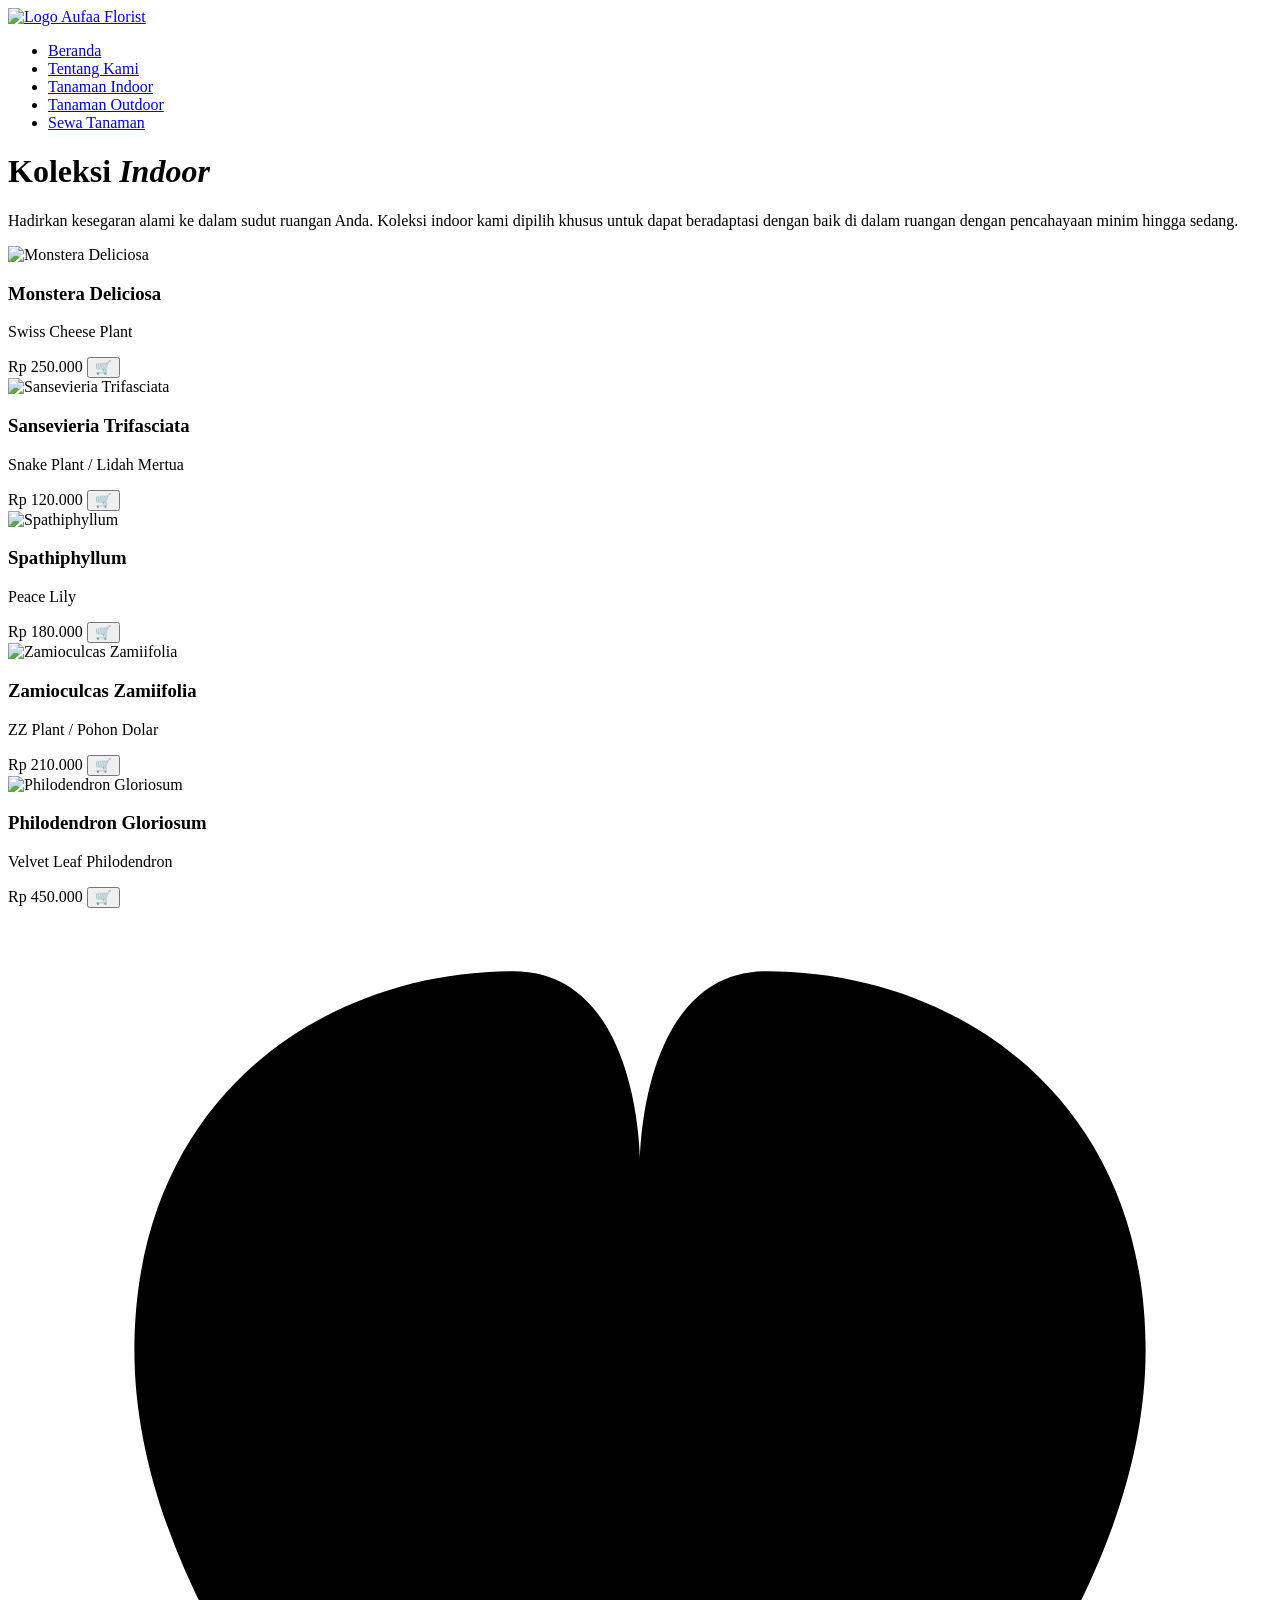
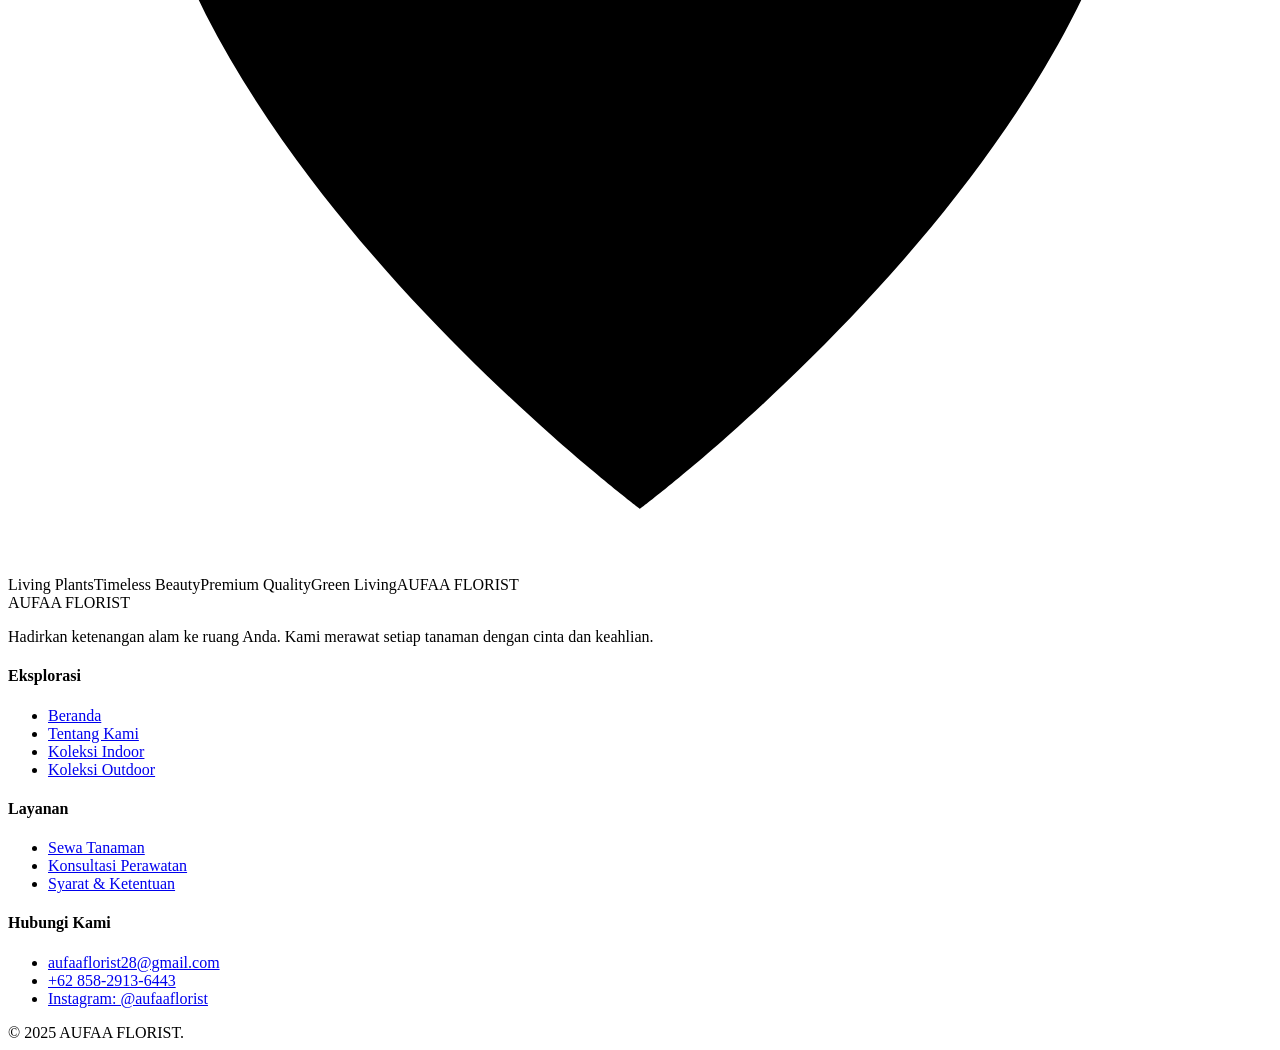
==== indoor.html @ c54cdd6c "Add files via upload" ====
<!DOCTYPE html>
<html lang="id">
<head>
  <meta charset="UTF-8">
  <meta name="viewport" content="width=device-width, initial-scale=1.0">
  <title>Koleksi Indoor — AUFAA FLORIST</title>
  <link href="https://fonts.googleapis.com/css2?family=Cormorant+Garamond:ital,wght@0,300;0,400;0,500;1,300;1,400&family=DM+Sans:wght@300;400;500&display=swap" rel="stylesheet">
  <link rel="stylesheet" href="css/style.css">
</head>
<body>

  <nav id="mainNav" class="scrolled">
    <a href="index.html" class="nav-logo">
      <img src="images/logo.png" alt="Logo Aufaa Florist" style="height: 45px; width: auto; object-fit: contain;">
    </a>
    <ul class="nav-links">
      <li><a href="index.html">Beranda</a></li>
      <li><a href="tentang.html">Tentang Kami</a></li>
      <li><a href="indoor.html">Tanaman Indoor</a></li>
      <li><a href="outdoor.html">Tanaman Outdoor</a></li>
      <li><a href="sewa.html">Sewa Tanaman</a></li>
    </ul>
  </nav>

  <header class="page-header reveal">
    <h1 class="page-title">Koleksi <em>Indoor</em></h1>
    <p class="page-desc">Hadirkan kesegaran alami ke dalam sudut ruangan Anda. Koleksi indoor kami dipilih khusus untuk dapat beradaptasi dengan baik di dalam ruangan dengan pencahayaan minim hingga sedang.</p>
  </header>

  <main class="grid-container">
    <div class="product-grid">
      
      <div class="product-card-clean reveal">
        <div class="product-img-container">
          <img src="images/monstera.jpg" alt="Monstera Deliciosa">
        </div>
        <div class="product-info-clean">
          <h3 class="product-title-clean">Monstera Deliciosa</h3>
          <p class="product-latin-clean">Swiss Cheese Plant</p>
          <div class="product-price-clean">
            <span>Rp 250.000</span>
            <button class="add-btn wa-buy-btn" data-name="Monstera Deliciosa" data-price="250000">🛒</button>
          </div>
        </div>
      </div>

      <div class="product-card-clean reveal">
        <div class="product-img-container">
          <img src="images/Sansevieria.jpg" alt="Sansevieria Trifasciata">
        </div>
        <div class="product-info-clean">
          <h3 class="product-title-clean">Sansevieria Trifasciata</h3>
          <p class="product-latin-clean">Snake Plant / Lidah Mertua</p>
          <div class="product-price-clean">
            <span>Rp 120.000</span>
            <button class="add-btn wa-buy-btn" data-name="Sansevieria Trifasciata" data-price="120000">🛒</button>
          </div>
        </div>
      </div>

      <div class="product-card-clean reveal">
        <div class="product-img-container">
          <img src="images/spathiphyllum.jpg" alt="Spathiphyllum">
        </div>
        <div class="product-info-clean">
          <h3 class="product-title-clean">Spathiphyllum</h3>
          <p class="product-latin-clean">Peace Lily</p>
          <div class="product-price-clean">
            <span>Rp 180.000</span>
            <button class="add-btn wa-buy-btn" data-name="Spathiphyllum" data-price="180000">🛒</button>
          </div>
        </div>
      </div>

      <div class="product-card-clean reveal">
        <div class="product-img-container">
          <img src="images/Zamioculcas.jpg" alt="Zamioculcas Zamiifolia">
        </div>
        <div class="product-info-clean">
          <h3 class="product-title-clean">Zamioculcas Zamiifolia</h3>
          <p class="product-latin-clean">ZZ Plant / Pohon Dolar</p>
          <div class="product-price-clean">
            <span>Rp 210.000</span>
            <button class="add-btn wa-buy-btn" data-name="Zamioculcas Zamiifolia" data-price="210000">🛒</button>
          </div>
        </div>
      </div>

      <div class="product-card-clean reveal">
        <div class="product-img-container">
          <img src="images/Philodendron.jpg" alt="Philodendron Gloriosum">
        </div>
        <div class="product-info-clean">
          <h3 class="product-title-clean">Philodendron Gloriosum</h3>
          <p class="product-latin-clean">Velvet Leaf Philodendron</p>
          <div class="product-price-clean">
            <span>Rp 450.000</span>
            <button class="add-btn wa-buy-btn" data-name="Philodendron Gloriosum" data-price="450000">🛒</button>
          </div>
        </div>
      </div>

    </div>
  </main>

  <footer>
    <svg class="footer-svg-bg" viewBox="0 0 200 200" xmlns="http://www.w3.org/2000/svg">
      <path class="draw-path" d="M100,190 C100,190 20,130 20,70 C20,30 50,10 80,10 C100,10 100,40 100,40 C100,40 100,10 120,10 C150,10 180,30 180,70 C180,130 100,190 100,190 Z" />
    </svg>
    <div class="footer-marquee-container">
      <div class="footer-marquee">
        <span>Living Plants</span><span>Timeless Beauty</span><span>Premium Quality</span><span>Green Living</span><span>AUFAA FLORIST</span>
      </div>
    </div>
    <div class="footer-content">
      <div class="footer-info">
        <span class="footer-brand">AUFAA FLORIST</span>
        <p class="footer-text">Hadirkan ketenangan alam ke ruang Anda. Kami merawat setiap tanaman dengan cinta dan keahlian.</p>
      </div>
      <div class="footer-col">
        <h4>Eksplorasi</h4>
        <ul>
          <li><a href="index.html">Beranda</a></li>
          <li><a href="tentang.html">Tentang Kami</a></li>
          <li><a href="indoor.html">Koleksi Indoor</a></li>
          <li><a href="outdoor.html">Koleksi Outdoor</a></li>
        </ul>
      </div>
      <div class="footer-col">
        <h4>Layanan</h4>
        <ul>
          <li><a href="sewa.html">Sewa Tanaman</a></li>
          <li><a href="#">Konsultasi Perawatan</a></li>
          <li><a href="syarat-ketentuan.html">Syarat & Ketentuan</a></li>
        </ul>
      </div>
      <div class="footer-col">
        <h4>Hubungi Kami</h4>
        <ul>
          <li><a href="#">aufaaflorist28@gmail.com</a></li>
          <li><a href="#">+62 858-2913-6443</a></li>
          <li><a href="https://www.instagram.com/aufaa_florist18" target="_blank">Instagram: @aufaaflorist</a></li>
        </ul>
      </div>
    </div>
    <div class="footer-bottom">&copy; 2025 AUFAA FLORIST.</div>
  </footer>

  <script src="js/main.js"></script>
</body>
</html>
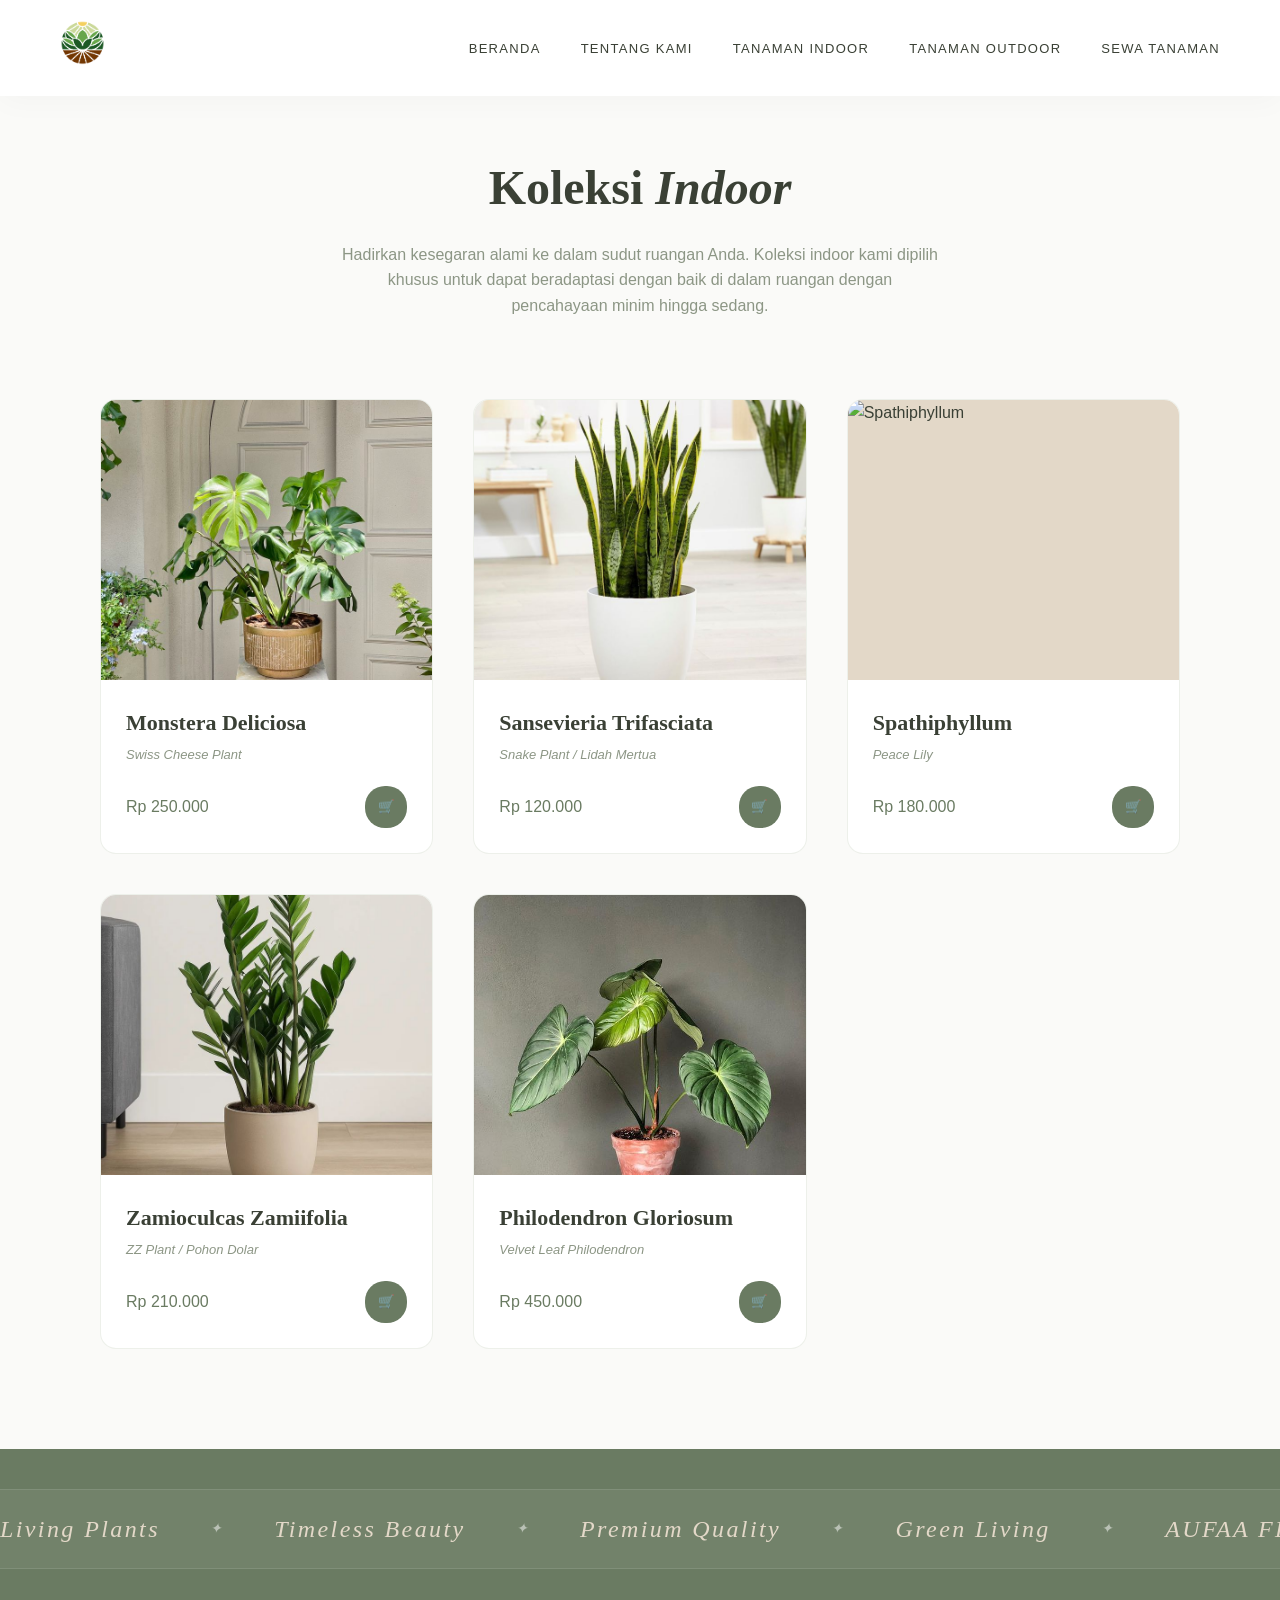
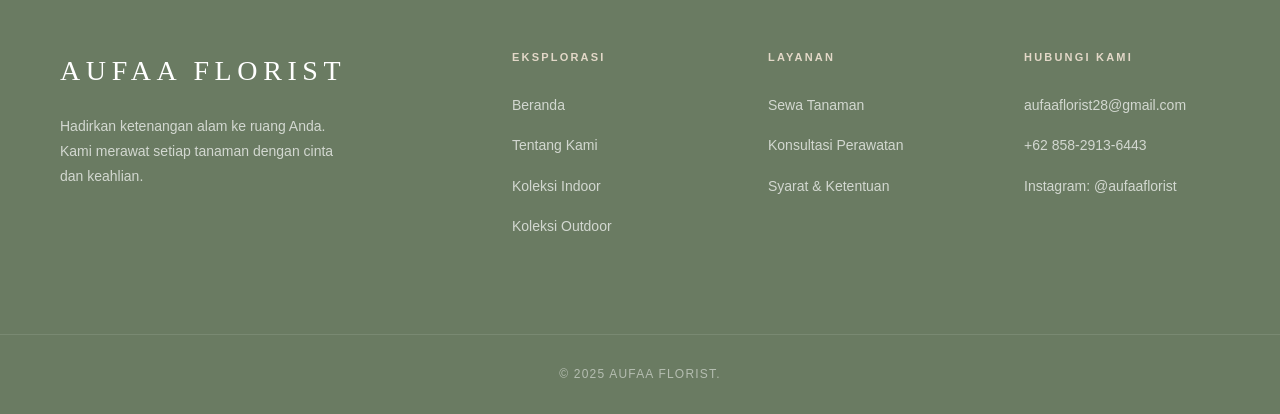
==== commit f1499fa2: "Update indoor.html" ====
--- a/indoor.html
+++ b/indoor.html
@@ -5,13 +5,13 @@
   <meta name="viewport" content="width=device-width, initial-scale=1.0">
   <title>Koleksi Indoor — AUFAA FLORIST</title>
   <link href="https://fonts.googleapis.com/css2?family=Cormorant+Garamond:ital,wght@0,300;0,400;0,500;1,300;1,400&family=DM+Sans:wght@300;400;500&display=swap" rel="stylesheet">
-  <link rel="stylesheet" href="css/style.css">
+  <link rel="stylesheet" href="style.css">
 </head>
 <body>
 
   <nav id="mainNav" class="scrolled">
     <a href="index.html" class="nav-logo">
-      <img src="images/logo.png" alt="Logo Aufaa Florist" style="height: 45px; width: auto; object-fit: contain;">
+      <img src="logo.png" alt="Logo Aufaa Florist" style="height: 45px; width: auto; object-fit: contain;">
     </a>
     <ul class="nav-links">
       <li><a href="index.html">Beranda</a></li>
@@ -32,7 +32,7 @@
       
       <div class="product-card-clean reveal">
         <div class="product-img-container">
-          <img src="images/monstera.jpg" alt="Monstera Deliciosa">
+          <img src="monstera.jpg" alt="Monstera Deliciosa">
         </div>
         <div class="product-info-clean">
           <h3 class="product-title-clean">Monstera Deliciosa</h3>
@@ -46,7 +46,7 @@
 
       <div class="product-card-clean reveal">
         <div class="product-img-container">
-          <img src="images/Sansevieria.jpg" alt="Sansevieria Trifasciata">
+          <img src="Sansevieria.jpg" alt="Sansevieria Trifasciata">
         </div>
         <div class="product-info-clean">
           <h3 class="product-title-clean">Sansevieria Trifasciata</h3>
@@ -60,7 +60,7 @@
 
       <div class="product-card-clean reveal">
         <div class="product-img-container">
-          <img src="images/spathiphyllum.jpg" alt="Spathiphyllum">
+          <img src="spathiphyllum.jpg" alt="Spathiphyllum">
         </div>
         <div class="product-info-clean">
           <h3 class="product-title-clean">Spathiphyllum</h3>
@@ -74,7 +74,7 @@
 
       <div class="product-card-clean reveal">
         <div class="product-img-container">
-          <img src="images/Zamioculcas.jpg" alt="Zamioculcas Zamiifolia">
+          <img src="Zamioculcas.jpg" alt="Zamioculcas Zamiifolia">
         </div>
         <div class="product-info-clean">
           <h3 class="product-title-clean">Zamioculcas Zamiifolia</h3>
@@ -88,7 +88,7 @@
 
       <div class="product-card-clean reveal">
         <div class="product-img-container">
-          <img src="images/Philodendron.jpg" alt="Philodendron Gloriosum">
+          <img src="Philodendron.jpg" alt="Philodendron Gloriosum">
         </div>
         <div class="product-info-clean">
           <h3 class="product-title-clean">Philodendron Gloriosum</h3>
@@ -146,6 +146,6 @@
     <div class="footer-bottom">&copy; 2025 AUFAA FLORIST.</div>
   </footer>
 
-  <script src="js/main.js"></script>
+  <script src="main.js"></script>
 </body>
-</html>+</html>
--- a/style.css
+++ b/style.css
@@ -0,0 +1,694 @@
+*, *::before, *::after { box-sizing: border-box; margin: 0; padding: 0; }
+
+:root {
+  --bg-soft: #FAFAF8;     /* Off-white sangat bersih */
+  --white: #FFFFFF;
+  --sage-soft: #C2CCB9;   /* Hijau pastel lembut */
+  --sage-dark: #6A7B62;   /* Hijau gelap untuk teks/kontras */
+  --text-main: #3A4035;   /* Abu-abu kehijauan lembut (bukan hitam pekat) */
+  --text-muted: #8C9685;
+  --accent: #E3D8C8;      /* Beige lembut */
+}
+
+html { scroll-behavior: smooth; }
+
+body {
+  font-family: 'DM Sans', sans-serif;
+  background: var(--bg-soft);
+  color: var(--text-main);
+  overflow-x: hidden;
+  line-height: 1.6;
+}
+
+/* =========================================
+   NAVBAR - CLEAN LOOK
+   ========================================= */
+nav {
+  position: fixed; top: 0; left: 0; right: 0; z-index: 100;
+  padding: 30px 60px;
+  display: flex; align-items: center; justify-content: space-between;
+  transition: all 0.4s ease;
+  background: transparent;
+}
+nav.scrolled {
+  background: rgba(255, 255, 255, 0.95);
+  backdrop-filter: blur(10px);
+  padding: 20px 60px;
+  box-shadow: 0 4px 30px rgba(0, 0, 0, 0.03);
+}
+
+.nav-logo {
+  font-family: 'Cormorant Garamond', serif;
+  font-size: 24px; font-weight: 500;
+  letter-spacing: 0.2em;
+  color: var(--sage-dark);
+  text-decoration: none;
+}
+
+.nav-links { display: flex; gap: 40px; list-style: none; }
+.nav-links a {
+  font-size: 13px; letter-spacing: 0.1em;
+  text-transform: uppercase; font-weight: 500;
+  color: var(--text-main);
+  text-decoration: none; position: relative;
+  transition: color 0.3s;
+}
+.nav-links a:hover { color: var(--sage-dark); }
+.nav-links a::after {
+  content: ''; position: absolute; bottom: -6px; left: 0;
+  width: 0; height: 1px; background: var(--sage-dark);
+  transition: width 0.3s ease;
+}
+.nav-links a:hover::after { width: 100%; }
+
+/* =========================================
+   HERO SECTION - UPGRADED CLEAN & SOFT
+   ========================================= */
+.hero {
+  min-height: 100vh;
+  display: flex;
+  align-items: center;
+  justify-content: space-between;
+  padding: 120px 80px 60px;
+  background: var(--bg-soft);
+  position: relative;
+  overflow: hidden;
+}
+
+/* Bagian Kiri: Teks */
+.hero-content {
+  flex: 1;
+  max-width: 600px;
+  z-index: 2;
+  text-align: left;
+  animation: fadeUp 1s ease 0.5s forwards;
+  opacity: 0; transform: translateY(20px);
+}
+
+.hero-eyebrow {
+  font-size: 12px; letter-spacing: 0.3em;
+  text-transform: uppercase; color: var(--sage-dark);
+  margin-bottom: 20px; display: inline-block;
+  border-bottom: 1px solid var(--sage-soft);
+  padding-bottom: 5px;
+}
+
+.hero-title {
+  font-family: 'Cormorant Garamond', serif;
+  font-size: clamp(48px, 6vw, 82px);
+  font-weight: 300; line-height: 1.1;
+  color: var(--text-main);
+  margin-bottom: 30px;
+}
+.hero-title em {
+  font-style: italic; color: var(--sage-dark);
+}
+
+.hero-desc {
+  font-size: 16px; color: var(--text-muted);
+  max-width: 500px; margin-bottom: 40px;
+  font-weight: 300; line-height: 1.8;
+}
+
+/* Bagian Kanan: Gambar Estetik (Arch) */
+.hero-visual {
+  flex: 1;
+  display: flex;
+  justify-content: flex-end;
+  align-items: center;
+  position: relative;
+  z-index: 2;
+}
+
+.hero-image-arch {
+  width: 400px;
+  height: 550px;
+  background: linear-gradient(135deg, var(--accent), var(--sage-soft));
+  border-radius: 200px 200px 0 0;
+  position: relative;
+  box-shadow: 0 30px 60px rgba(106, 123, 98, 0.1);
+  display: flex; align-items: center; justify-content: center;
+  font-size: 150px;
+  animation: floatImage 6s ease-in-out infinite;
+}
+
+@keyframes floatImage {
+  0%, 100% { transform: translateY(0); }
+  50% { transform: translateY(-15px); }
+}
+
+/* Daun Animasi Latar Belakang (Soft Motion) */
+.leaf-soft {
+  position: absolute;
+  opacity: 0.15;
+  animation: floatLeafSoft linear infinite;
+  z-index: 1;
+}
+
+@keyframes floatLeafSoft {
+  0% { transform: translateY(100vh) rotate(0deg); opacity: 0; }
+  10% { opacity: 0.15; }
+  90% { opacity: 0.15; }
+  100% { transform: translateY(-20vh) rotate(360deg); opacity: 0; }
+}
+
+/* =========================================
+   CATEGORY CARDS (Dibawah Hero)
+   ========================================= */
+.category-section {
+  padding: 80px 60px 120px;
+  background: var(--white);
+  text-align: center;
+}
+
+.category-nav {
+  display: flex; justify-content: center; gap: 30px;
+  margin-top: 50px;
+  flex-wrap: wrap;
+}
+
+.cat-card {
+  background: var(--white);
+  padding: 40px;
+  border-radius: 16px;
+  text-decoration: none;
+  width: 280px;
+  border: 1px solid rgba(194, 204, 185, 0.3);
+  transition: all 0.4s cubic-bezier(0.23, 1, 0.32, 1);
+  box-shadow: 0 10px 40px rgba(0,0,0,0.02);
+  text-align: left;
+}
+
+.cat-card:hover {
+  transform: translateY(-10px);
+  box-shadow: 0 20px 40px rgba(106, 123, 98, 0.08);
+  border-color: var(--sage-soft);
+}
+
+.cat-icon { font-size: 40px; margin-bottom: 20px; display: block; }
+.cat-title {
+  font-family: 'Cormorant Garamond', serif;
+  font-size: 24px; color: var(--text-main);
+  margin-bottom: 10px;
+}
+.cat-desc {
+  font-size: 14px; color: var(--text-muted);
+  font-family: 'DM Sans', sans-serif;
+}
+
+@keyframes fadeUp {
+  to { opacity: 1; transform: none; }
+}
+
+/* =========================================
+   TAMBAHAN CSS UNTUK HALAMAN SUB-MENU
+   ========================================= */
+.page-header {
+  padding: 150px 60px 80px;
+  text-align: center;
+  background: var(--bg-soft);
+}
+.page-title {
+  font-family: 'Cormorant Garamond', serif;
+  font-size: 48px;
+  color: var(--text-main);
+  margin-bottom: 15px;
+}
+.page-desc {
+  color: var(--text-muted);
+  max-width: 600px;
+  margin: 0 auto;
+  font-weight: 300;
+}
+
+.grid-container {
+  padding: 0 60px 100px;
+  max-width: 1200px;
+  margin: 0 auto;
+}
+
+/* Product Grid (Indoor & Outdoor) */
+.product-grid {
+  display: grid;
+  grid-template-columns: repeat(auto-fit, minmax(280px, 1fr));
+  gap: 40px;
+}
+.product-card-clean {
+  background: var(--white);
+  border-radius: 16px;
+  overflow: hidden;
+  border: 1px solid rgba(194, 204, 185, 0.3);
+  transition: transform 0.4s ease, box-shadow 0.4s ease;
+}
+.product-card-clean:hover {
+  transform: translateY(-8px);
+  box-shadow: 0 15px 30px rgba(106, 123, 98, 0.08);
+  border-color: var(--sage-soft);
+}
+.product-img-placeholder {
+  height: 280px;
+  background: var(--accent);
+  display: flex;
+  align-items: center;
+  justify-content: center;
+  font-size: 70px;
+}
+.product-info-clean {
+  padding: 25px;
+}
+.product-title-clean {
+  font-family: 'Cormorant Garamond', serif;
+  font-size: 22px;
+  color: var(--text-main);
+  margin-bottom: 5px;
+}
+.product-latin-clean {
+  font-size: 13px;
+  color: var(--text-muted);
+  font-style: italic;
+}
+.product-price-clean {
+  color: var(--sage-dark);
+  font-weight: 500;
+  font-size: 16px;
+  margin-top: 20px;
+  display: flex;
+  justify-content: space-between;
+  align-items: center;
+}
+.add-btn {
+  width: 42px;
+  height: 42px;
+  background-color: #5f6f52; /* hijau sage */
+  border: none;
+  border-radius: 50%;
+
+  display: flex;
+  align-items: center;
+  justify-content: center;
+
+  cursor: pointer;
+  transition: all 0.3s ease;
+}
+
+/* ICON */
+.add-btn .icon {
+  font-size: 18px;
+  line-height: 1;
+  display: flex;
+  align-items: center;
+  justify-content: center;
+}
+
+/* HOVER EFFECT (biar premium) */
+.add-btn:hover {
+  background-color: #4c5a42;
+  transform: scale(1.1);
+}
+
+/* Pricing Grid (Sewa) */
+.pricing-grid {
+  display: grid;
+  grid-template-columns: repeat(auto-fit, minmax(320px, 1fr));
+  gap: 30px;
+}
+.pricing-card {
+  background: var(--white);
+  border-radius: 16px;
+  padding: 40px;
+  border: 1px solid rgba(194, 204, 185, 0.3);
+  text-align: center;
+  transition: transform 0.4s;
+  position: relative;
+  overflow: hidden;
+}
+.pricing-card:hover {
+  transform: translateY(-8px);
+  box-shadow: 0 20px 40px rgba(0,0,0,0.04);
+  border-color: var(--sage-soft);
+}
+.pricing-card.popular {
+  background: var(--sage-dark);
+  color: var(--white);
+}
+.pricing-card.popular .pricing-title,
+.pricing-card.popular .pricing-price,
+.pricing-card.popular li {
+  color: var(--white);
+}
+.pricing-badge {
+  position: absolute;
+  top: 20px; right: -30px;
+  background: var(--accent);
+  color: var(--text-main);
+  font-size: 10px;
+  font-weight: 500;
+  letter-spacing: 0.1em;
+  padding: 5px 30px;
+  transform: rotate(45deg);
+}
+.pricing-title {
+  font-family: 'Cormorant Garamond', serif;
+  font-size: 28px;
+  color: var(--text-main);
+  margin-bottom: 10px;
+}
+.pricing-price {
+  font-size: 36px;
+  font-weight: 400;
+  margin-bottom: 30px;
+  color: var(--sage-dark);
+  font-family: 'Cormorant Garamond', serif;
+}
+.pricing-price span {
+  font-size: 14px;
+  color: inherit;
+  opacity: 0.7;
+  font-family: 'DM Sans', sans-serif;
+}
+.pricing-features {
+  list-style: none;
+  margin-bottom: 40px;
+  text-align: left;
+}
+.pricing-features li {
+  margin-bottom: 15px;
+  font-size: 14px;
+  color: var(--text-muted);
+  display: flex;
+  align-items: center;
+  gap: 12px;
+}
+.pricing-btn {
+  display: block;
+  padding: 16px;
+  border-radius: 8px;
+  background: var(--bg-soft);
+  color: var(--text-main);
+  text-decoration: none;
+  font-weight: 500;
+  font-size: 13px;
+  letter-spacing: 0.1em;
+  text-transform: uppercase;
+  transition: all 0.3s;
+  border: 1px solid var(--sage-soft);
+}
+.pricing-card.popular .pricing-btn {
+  background: var(--white);
+  color: var(--sage-dark);
+  border: none;
+}
+.pricing-btn:hover {
+  background: var(--sage-dark);
+  color: var(--white);
+}
+
+/* =========================================
+   TAMBAHAN CSS UNTUK HALAMAN TENTANG
+   ========================================= */
+.about-grid-clean {
+  display: grid;
+  grid-template-columns: 1fr 1fr;
+  gap: 80px;
+  align-items: center;
+  margin-bottom: 80px;
+}
+
+.about-visual {
+  position: relative;
+  border-radius: 20px;
+  overflow: hidden;
+  background: linear-gradient(135deg, var(--accent), #EAF0E5);
+  aspect-ratio: 4/5;
+  display: flex;
+  align-items: center;
+  justify-content: center;
+  font-size: 120px;
+  box-shadow: 0 20px 40px rgba(0,0,0,0.03);
+}
+
+.about-text h2 {
+  font-family: 'Cormorant Garamond', serif;
+  font-size: 40px;
+  color: var(--text-main);
+  margin-bottom: 25px;
+  line-height: 1.2;
+}
+
+.about-text h2 em {
+  color: var(--sage-dark);
+  font-style: italic;
+}
+
+.about-text p {
+  color: var(--text-muted);
+  margin-bottom: 20px;
+  font-weight: 300;
+  font-size: 16px;
+  line-height: 1.8;
+}
+
+.stats-grid-clean {
+  display: grid;
+  grid-template-columns: repeat(3, 1fr);
+  gap: 30px;
+  margin-top: 60px;
+}
+
+.stat-box {
+  text-align: center;
+  padding: 40px 20px;
+  background: var(--white);
+  border: 1px solid rgba(194, 204, 185, 0.3);
+  border-radius: 16px;
+  transition: transform 0.4s ease;
+}
+
+.stat-box:hover {
+  transform: translateY(-8px);
+  box-shadow: 0 15px 30px rgba(106, 123, 98, 0.08);
+  border-color: var(--sage-soft);
+}
+
+.stat-number {
+  font-family: 'Cormorant Garamond', serif;
+  font-size: 48px;
+  color: var(--sage-dark);
+  line-height: 1;
+  margin-bottom: 12px;
+}
+
+.stat-label {
+  font-size: 12px;
+  text-transform: uppercase;
+  letter-spacing: 0.15em;
+  color: var(--text-main);
+  font-weight: 500;
+}
+
+/* =========================================
+   FOOTER - MOTION GRAPHIC STYLE
+   ========================================= */
+footer {
+  background: var(--sage-dark);
+  color: var(--white);
+  position: relative;
+  overflow: hidden;
+  padding-top: 40px;
+}
+
+/* 1. Continuous Marquee (Ticker Motion) */
+.footer-marquee-container {
+  background: rgba(255, 255, 255, 0.05);
+  border-top: 1px solid rgba(255, 255, 255, 0.1);
+  border-bottom: 1px solid rgba(255, 255, 255, 0.1);
+  padding: 20px 0;
+  display: flex;
+  overflow: hidden;
+  white-space: nowrap;
+  position: relative;
+  z-index: 2;
+}
+
+.footer-marquee {
+  display: flex;
+  gap: 50px;
+  animation: marqueeMotion 25s linear infinite;
+}
+
+.footer-marquee span {
+  font-family: 'Cormorant Garamond', serif;
+  font-size: 24px;
+  font-style: italic;
+  letter-spacing: 0.1em;
+  color: var(--accent);
+  display: flex;
+  align-items: center;
+  gap: 50px;
+}
+
+.footer-marquee span::after {
+  content: '✦';
+  font-size: 14px;
+  color: var(--white);
+  opacity: 0.5;
+}
+
+@keyframes marqueeMotion {
+  0% { transform: translateX(0); }
+  100% { transform: translateX(-50%); }
+}
+
+/* 2. Grid & Konten Footer */
+.footer-content {
+  display: grid;
+  grid-template-columns: 2fr 1fr 1fr 1fr;
+  gap: 60px;
+  padding: 80px 60px;
+  position: relative;
+  z-index: 2;
+}
+
+.footer-brand {
+  font-family: 'Cormorant Garamond', serif;
+  font-size: 28px;
+  letter-spacing: 0.2em;
+  color: var(--white);
+  margin-bottom: 20px;
+  display: block;
+}
+
+.footer-text {
+  color: rgba(255, 255, 255, 0.7);
+  font-size: 14px;
+  line-height: 1.8;
+  max-width: 300px;
+  font-weight: 300;
+}
+
+.footer-col h4 {
+  font-size: 11px;
+  letter-spacing: 0.2em;
+  text-transform: uppercase;
+  color: var(--accent);
+  margin-bottom: 25px;
+}
+
+.footer-col ul {
+  list-style: none;
+}
+
+.footer-col li {
+  margin-bottom: 15px;
+}
+
+.footer-col a {
+  color: rgba(255, 255, 255, 0.7);
+  text-decoration: none;
+  font-size: 14px;
+  transition: all 0.3s ease;
+  display: inline-block;
+  font-weight: 300;
+}
+
+.footer-col a:hover {
+  color: var(--white);
+  transform: translateX(8px);
+}
+
+.footer-bottom {
+  text-align: center;
+  padding: 30px;
+  border-top: 1px solid rgba(255, 255, 255, 0.1);
+  font-size: 12px;
+  color: rgba(255, 255, 255, 0.5);
+  letter-spacing: 0.1em;
+  position: relative;
+  z-index: 2;
+}
+
+/* 3. SVG Motion Graphic (Menggambar Daun di Background) */
+.footer-svg-bg {
+  position: absolute;
+  right: -5%;
+  bottom: -10%;
+  width: 500px;
+  height: 500px;
+  opacity: 0.05;
+  z-index: 1;
+  pointer-events: none;
+}
+
+.draw-path {
+  fill: none;
+  stroke: var(--white);
+  stroke-width: 2;
+  stroke-dasharray: 1000;
+  stroke-dashoffset: 1000;
+  animation: drawMotion 6s cubic-bezier(0.4, 0, 0.2, 1) infinite alternate;
+}
+
+@keyframes drawMotion {
+  0% { stroke-dashoffset: 1000; }
+  100% { stroke-dashoffset: 0; }
+}
+
+/* =========================================
+   RESPONSIVE QUERIES
+   ========================================= */
+@media (max-width: 900px) {
+  .hero { flex-direction: column; text-align: center; padding-top: 150px; }
+  .hero-content { text-align: center; margin-bottom: 60px; }
+  .hero-image-arch { width: 300px; height: 400px; }
+  .footer-content { grid-template-columns: 1fr 1fr; padding: 60px 30px; }
+}
+
+@media (max-width: 800px) {
+  .about-grid-clean { grid-template-columns: 1fr; gap: 40px; }
+}
+
+@media (max-width: 600px) {
+  .footer-content { grid-template-columns: 1fr; }
+  .nav-links { display: none; } /* Sembunyikan menu di mobile sementara */
+  nav { padding: 20px; }
+}
+*, *::before, *::after { box-sizing: border-box; margin: 0; padding: 0; }
+
+:root {
+  --bg-soft: #FAFAF8; --white: #FFFFFF; --sage-soft: #C2CCB9; 
+  --sage-dark: #6A7B62; --text-main: #3A4035; --text-muted: #8C9685; --accent: #E3D8C8;
+}
+
+body { font-family: 'DM Sans', sans-serif; background: var(--bg-soft); color: var(--text-main); overflow-x: hidden; line-height: 1.6; }
+
+/* Navbar & Logo */
+nav { position: fixed; top: 0; left: 0; right: 0; z-index: 100; padding: 20px 60px; display: flex; align-items: center; justify-content: space-between; background: rgba(255,255,255,0.95); backdrop-filter: blur(10px); box-shadow: 0 4px 30px rgba(0,0,0,0.03); }
+.nav-logo img { height: 45px; width: auto; }
+.nav-links { display: flex; gap: 40px; list-style: none; }
+.nav-links a { font-size: 13px; text-transform: uppercase; color: var(--text-main); text-decoration: none; }
+
+/* Foto Produk (Container) */
+.product-img-container { height: 280px; width: 100%; overflow: hidden; background: var(--accent); }
+.product-img-container img { width: 100%; height: 100%; object-fit: cover; transition: transform 0.6s ease; }
+.product-card-clean:hover .product-img-container img { transform: scale(1.08); }
+
+/* Pricing dengan Foto */
+.pricing-img { width: 100%; height: 200px; object-fit: cover; border-bottom: 1px solid var(--sage-soft); margin-bottom: 20px; }
+
+/* Komponen lain tetap sama seperti sebelumnya... */
+.product-card-clean { background: var(--white); border-radius: 16px; overflow: hidden; border: 1px solid rgba(194, 204, 185, 0.3); transition: all 0.4s ease; }
+.product-info-clean { padding: 25px; }
+.product-title-clean { font-family: 'Cormorant Garamond', serif; font-size: 22px; margin-bottom: 5px; }
+.add-btn { background: var(--sage-dark); color: white; border: none; padding: 8px 15px; border-radius: 20px; cursor: pointer; }
+
+/* (Tambahkan sisa CSS sebelumnya di sini agar lengkap) */
+@media (max-width: 768px) {
+  .category-nav {
+    flex-direction: column; /* Mengubah arah dari menyamping menjadi ke bawah */
+    align-items: center;    /* Memposisikan di tengah */
+  }
+  .cat-card {
+    width: 90%;             /* Kartu menjadi lebar di HP */
+    margin-bottom: 20px;
+  }
+}
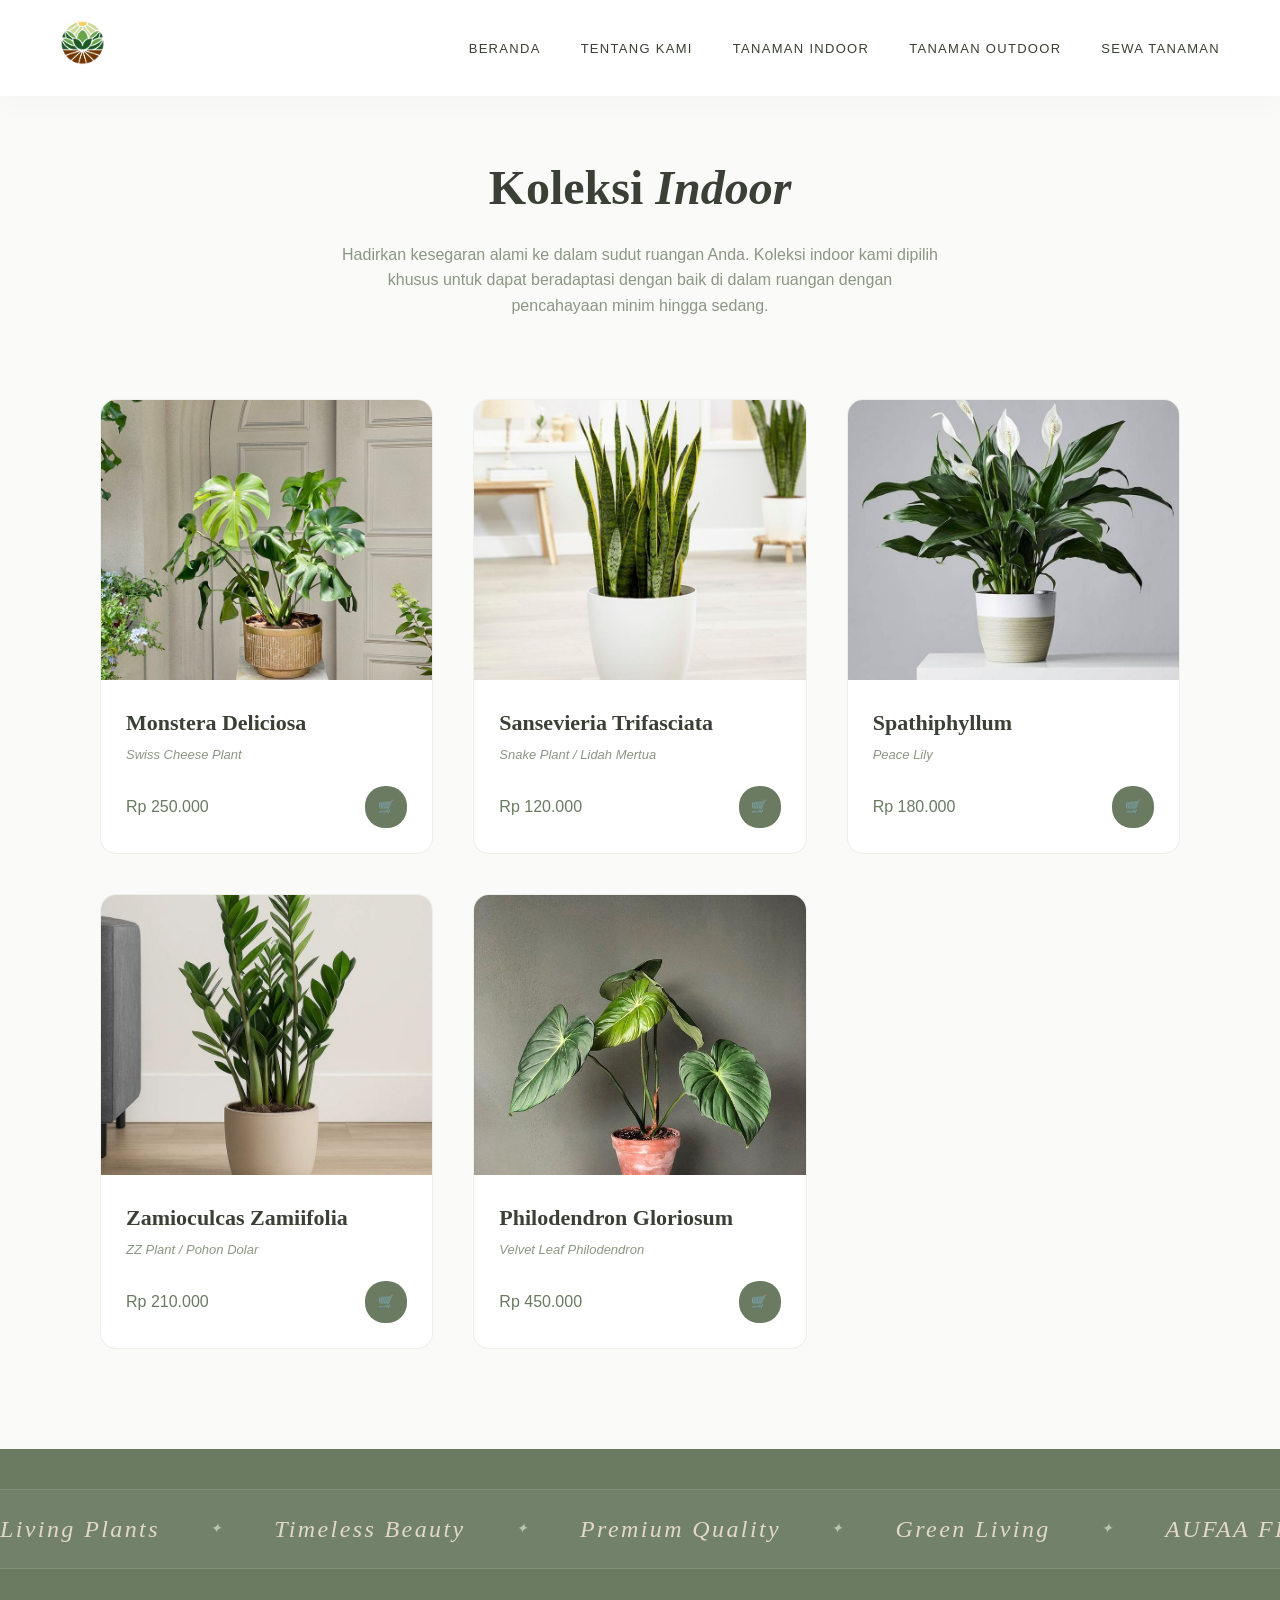
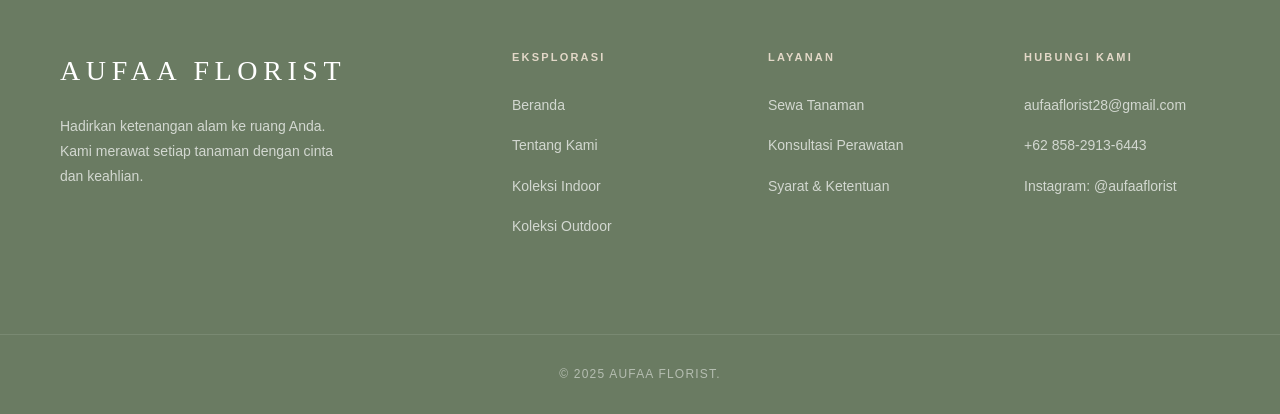
==== commit fffa7070: "Update indoor.html" ====
--- a/indoor.html
+++ b/indoor.html
@@ -60,7 +60,7 @@
 
       <div class="product-card-clean reveal">
         <div class="product-img-container">
-          <img src="spathiphyllum.jpg" alt="Spathiphyllum">
+          <img src="Spathiphyllum.jpg" alt="Spathiphyllum">
         </div>
         <div class="product-info-clean">
           <h3 class="product-title-clean">Spathiphyllum</h3>
